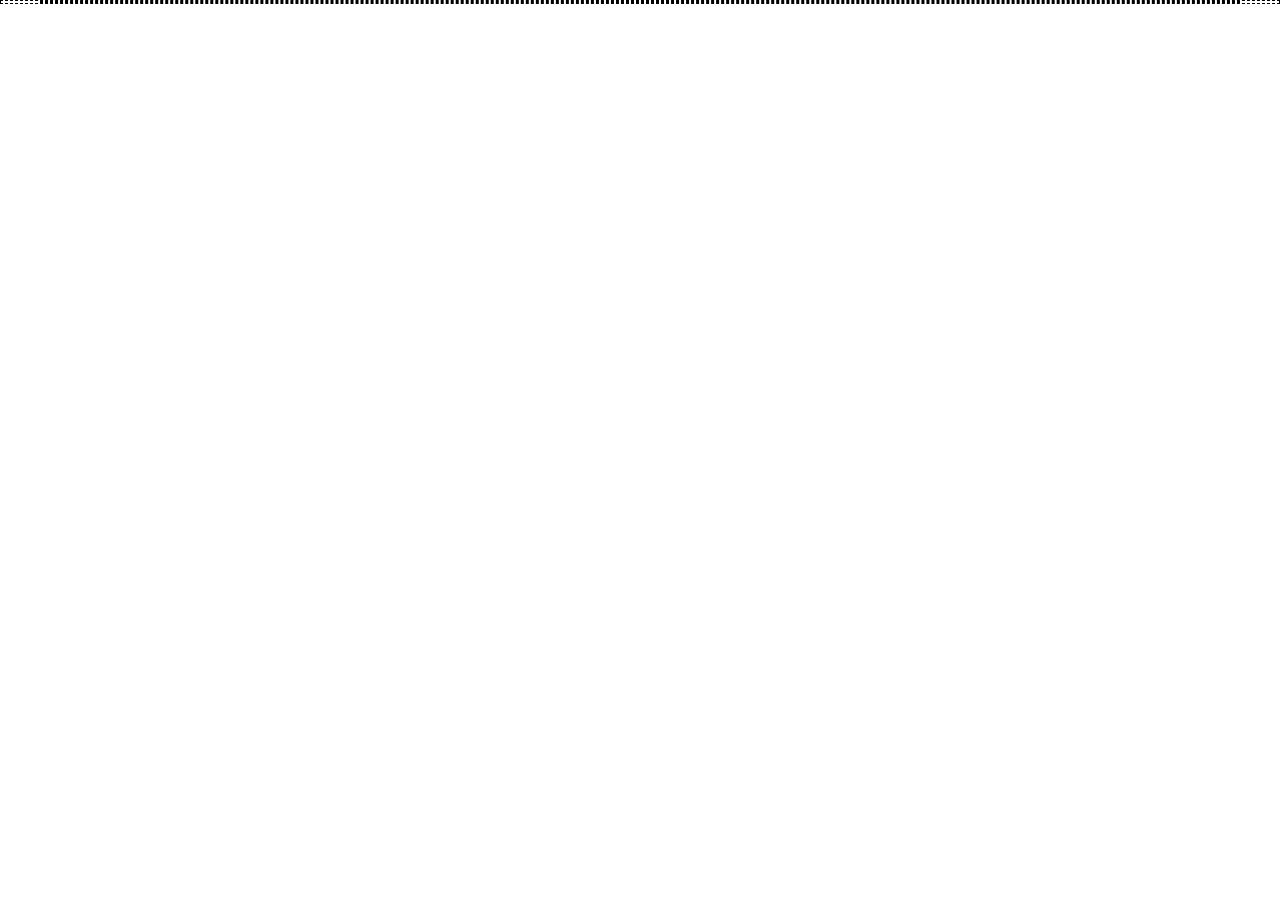
==== index.html @ d03311fa "Initial commit" ====
<!DOCTYPE html>
<html lang="en">
    <head>
        <meta charset="UTF-8">
        <meta name="viewport" content="width=device-width, initial-scale=1.0">
        <title>Document</title>

        <!-- css -->
        <link rel="stylesheet" href="css/style.css">
    </head>
    <body class="debug">
        <div class="container">

            <header>
                <!-- HEADER -->
            </header>

            <main>
                <!-- MAIN -->
            </main>

            <footer>
                <!-- FOOTER -->
            </footer>

        </div>
    </body>
</html>
---- css/style.css ----
/*
    RESET 
*/

*{
    margin: 0;
    padding: 0;
    box-sizing: border-box;
}

/*
    GENERAL
*/

*{
    font-family: Arial, Helvetica, sans-serif;
}

.container{
    max-width: 1200px;
    margin: 0 auto;
}

/*
    HEADER
*/

/*
    MAIN
*/


/*
    DEBUG
*/

.debug, .debug > div{
    border: 1px dashed black;
}
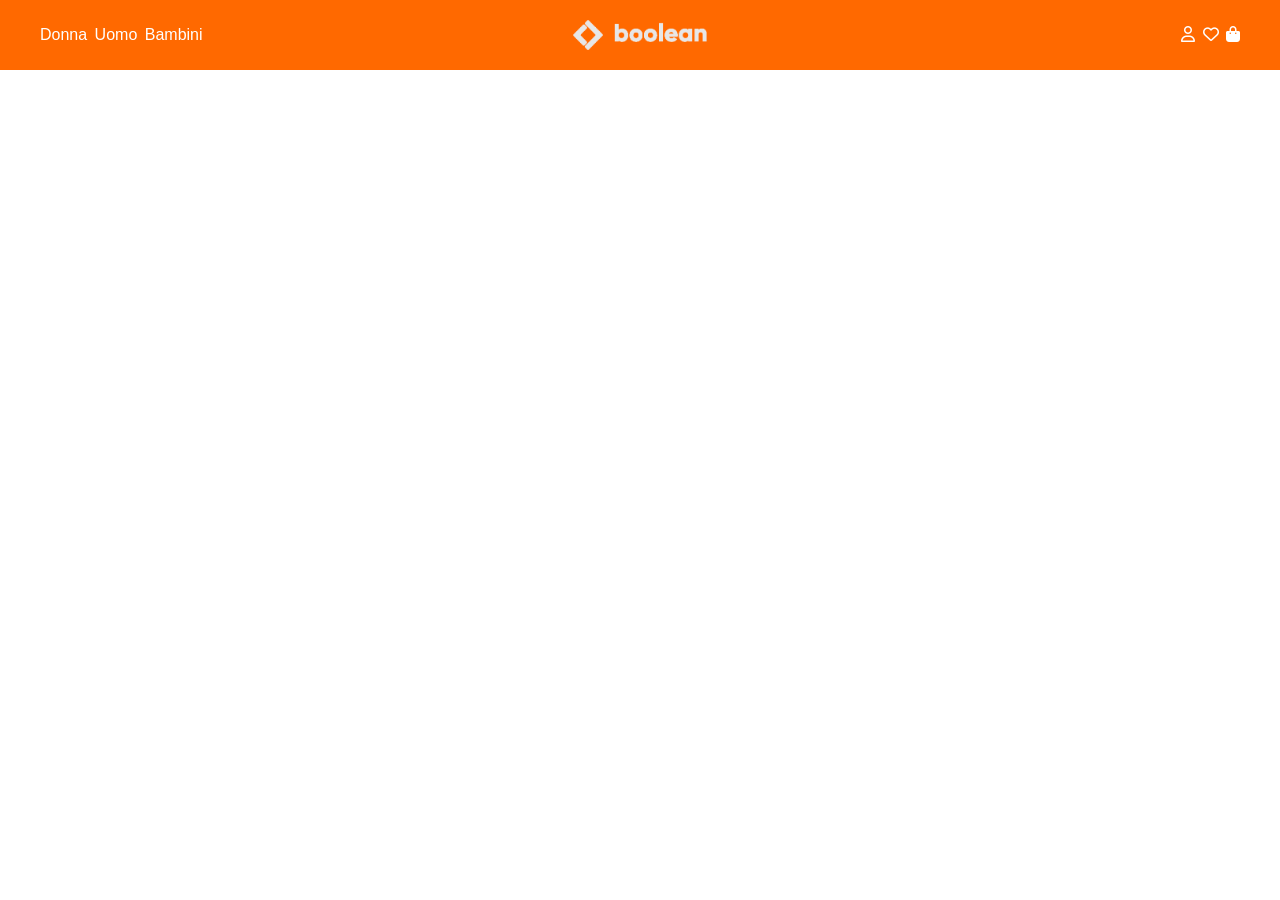
==== commit 4d609a1f: "-EDIT header" ====
--- a/index.html
+++ b/index.html
@@ -3,26 +3,74 @@
     <head>
         <meta charset="UTF-8">
         <meta name="viewport" content="width=device-width, initial-scale=1.0">
-        <title>Document</title>
+        <title>Boolando</title>
 
         <!-- css -->
         <link rel="stylesheet" href="css/style.css">
+
+        <!-- cdn -->
+        <link rel="stylesheet" href="https://cdnjs.cloudflare.com/ajax/libs/font-awesome/6.4.2/css/all.min.css" integrity="sha512-z3gLpd7yknf1YoNbCzqRKc4qyor8gaKU1qmn+CShxbuBusANI9QpRohGBreCFkKxLhei6S9CQXFEbbKuqLg0DA==" crossorigin="anonymous" referrerpolicy="no-referrer" />
+
     </head>
     <body class="debug">
-        <div class="container">
+        <header>
 
-            <header>
-                <!-- HEADER -->
-            </header>
+            <section class="background-header">
+                <div class="container">
 
-            <main>
-                <!-- MAIN -->
-            </main>
+                    <div class="menu-bar">
 
-            <footer>
-                <!-- FOOTER -->
-            </footer>
+                        <nav class="select left">
+                            <ul>
+                                <li>
+                                    <a href="#">Donna</a>
+                                </li>
+                                <li>
+                                    <a href="#">Uomo</a>
+                                </li>
+                                <li>
+                                    <a href="#">Bambini</a>
+                                </li>
+                            </ul>
+                        </nav>
+                        
+                        <div class="logo center">
+                            <img src="img/boolean-logo.png" alt="Boolando">
+                        </div>
 
-        </div>
+                        <nav class="select right">
+                            <ul>
+                                <li>
+                                    <a href="#"><i class="fa-regular fa-user"></i></a>
+                                </li>
+                                <li>
+                                    <a href="#"><i class="fa-regular fa-heart"></i></a>
+                                </li>
+                                <li>
+                                    <a href="#"><i class="fa-solid fa-bag-shopping"></i></a>
+                                </li>
+                            </ul>
+                        </nav>
+
+                    </div>
+
+                </div>
+            </section>
+            
+        </header>
+
+        <main>
+            
+            <div class="container">
+
+                
+
+            </div>
+
+        </main>
+
+        <footer>
+            <!-- FOOTER -->
+        </footer>
     </body>
 </html>
--- a/css/style.css
+++ b/css/style.css
@@ -22,19 +22,96 @@
     margin: 0 auto;
 }
 
+.center{
+    display: flex;
+    justify-content: center;
+    align-items: center;
+}
+
+.left{
+    display: flex;
+    justify-content: flex-start;
+    align-items: center;
+}
+
+.right{
+    display: flex;
+    justify-content: flex-end;
+    align-items: center;
+}
+
 /*
     HEADER
 */
+
+.background-header{
+    background-color: #ff6900;
+}
+
+.menu-bar{
+    width: 100%;
+    display: flex;
+    justify-content: flex-start;
+    padding: 10px 0;
+}
+
+.menu-bar > *{
+    width: calc(100% / 3);
+    padding: 10px 0;
+}
+
+.menu-bar > .select > ul{
+    list-style: none;
+}
+
+.menu-bar > .select a{
+    display: inline-block;
+    text-decoration: none;
+    color: white;
+    padding: 5px 0;
+}
+
+.menu-bar > .select li{
+    display: inline-block;
+}
+
+.menu-bar > .select li:not(:last-child){
+    margin-right: 3px;
+}
+
+.menu-bar > .logo > img{
+    height: 30px;
+}
+
+
+
 
 /*
     MAIN
 */
 
 
+
+
+
+
+
+
+
 /*
     DEBUG
 */
 
-.debug, .debug > div{
+/* .debug .background-header{
+    background-color: orangered;
+} 
+
+.debug  .menu-bar{
     border: 1px dashed black;
-}+    min-height: 80px;
+    background-color: aqua;
+}
+
+.debug  .menu-bar > *{
+    background-color: blue;
+} */
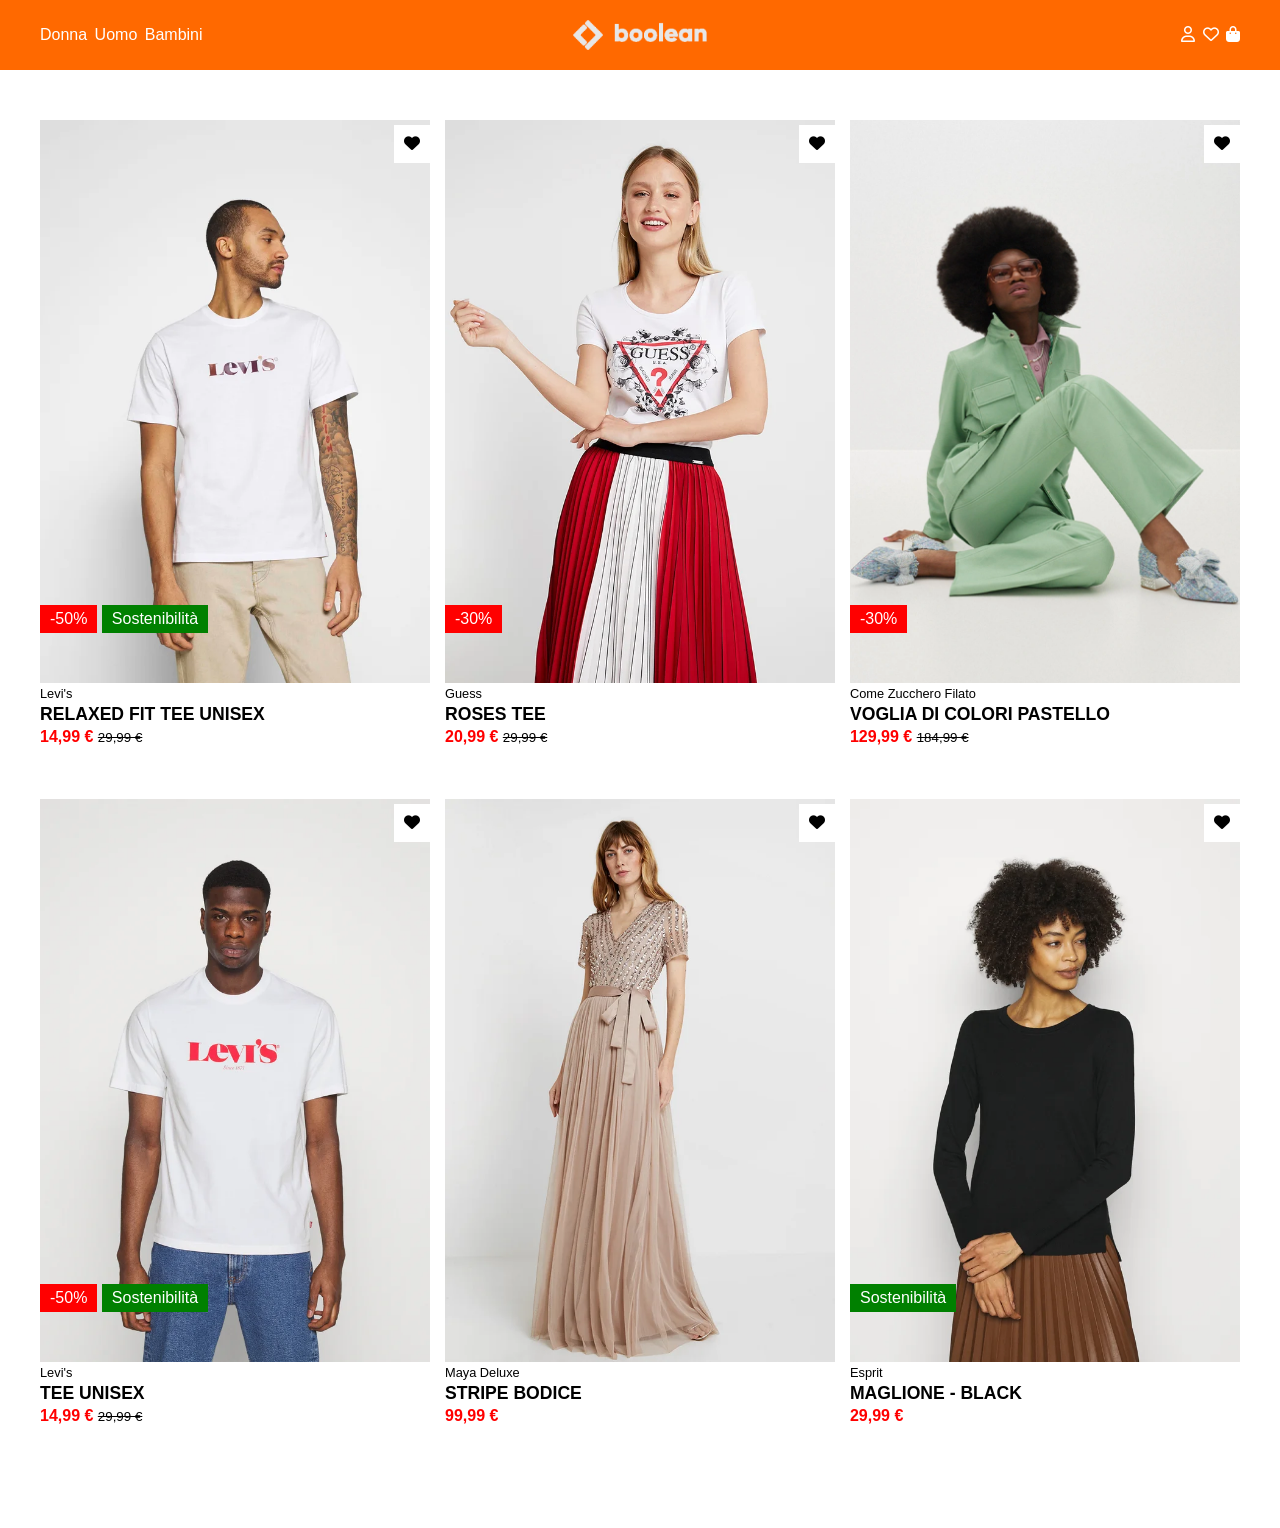
==== commit b10b8156: "- EDIT main" ====
--- a/index.html
+++ b/index.html
@@ -63,14 +63,174 @@
             
             <div class="container">
 
-                
+                <div class="left">
+
+                    <div class="card">
+                        <section class="main-section">
+    
+                            <div class="img-folder">
+                                <img src="img/1.webp" id="a1" alt="t-shirt 1a">
+                                <img src="img/1b.webp" id="b1" alt="t-shirt 1ab">
+                            </div>
+                            
+
+                            <div class="wishlist">
+                                <span><i class="fa-solid fa-heart"></i></span>
+                            </div>
+
+                            <div class="discount">
+                                <span class="red">-50%</span> <span class="green">Sostenibilità</span>
+                            </div>
+                        </section>
+    
+                        <section class="secondary-section">
+                            <span class="brand">Levi's</span>
+                            <span class="id-article">RELAXED FIT TEE UNISEX</span>
+                            <span class="price"><strong class="discount-price">14,99 €</strong> <small>29,99 €</small></span>
+                        </section>
+                    </div>
+
+                    <div class="card">
+                        <section class="main-section">
+    
+                            <div class="img-folder">
+                                <img src="img/2.webp" id="a2" alt="t-shirt 2a">
+                                <img src="img/2b.webp" id="b2" alt="t-shirt 2b">
+                            </div>
+                            
+
+                            <div class="wishlist">
+                                <span><i class="fa-solid fa-heart"></i></span>
+                            </div>
+
+                            <div class="discount">
+                                <span class="red">-30%</span>
+                            </div>
+                        </section>
+    
+                        <section class="secondary-section">
+                            <span class="brand">Guess</span>
+                            <span class="id-article">ROSES TEE</span>
+                            <span class="price"><strong class="discount-price">20,99 €</strong> <small>29,99 €</small></span>
+                        </section>
+                    </div>
+
+                    <div class="card">
+                        <section class="main-section">
+    
+                            <div class="img-folder">
+                                <img src="img/3.webp" id="a3" alt="t-shirt 3a">
+                                <img src="img/3b.webp" id="b3" alt="t-shirt 3b">
+                            </div>
+                            
+
+                            <div class="wishlist">
+                                <span><i class="fa-solid fa-heart"></i></span>
+                            </div>
+
+                            <div class="discount">
+                                <span class="red">-30%</span>
+                            </div>
+                        </section>
+    
+                        <section class="secondary-section">
+                            <span class="brand">Come Zucchero Filato</span>
+                            <span class="id-article">VOGLIA DI COLORI PASTELLO</span>
+                            <span class="price"><strong class="discount-price">129,99 €</strong> <small>184,99 €</small></span>
+                        </section>
+                    </div>
+
+                    <div class="card">
+                        <section class="main-section">
+    
+                            <div class="img-folder">
+                                <img src="img/4.webp" id="a4" alt="t-shirt 1a">
+                                <img src="img/4b.webp" id="b4" alt="t-shirt 1ab">
+                            </div>
+                            
+
+                            <div class="wishlist">
+                                <span><i class="fa-solid fa-heart"></i></span>
+                            </div>
+
+                            <div class="discount">
+                                <span class="red">-50%</span> <span class="green">Sostenibilità</span>
+                            </div>
+                        </section>
+    
+                        <section class="secondary-section">
+                            <span class="brand">Levi's</span>
+                            <span class="id-article">TEE UNISEX</span>
+                            <span class="price"><strong class="discount-price">14,99 €</strong> <small>29,99 €</small></span>
+                        </section>
+                    </div>
+
+                    <div class="card">
+                        <section class="main-section">
+    
+                            <div class="img-folder">
+                                <img src="img/5.webp" id="a5" alt="t-shirt 1a">
+                                <img src="img/5b.webp" id="b5" alt="t-shirt 1ab">
+                            </div>
+                            
+
+                            <div class="wishlist">
+                                <span><i class="fa-solid fa-heart"></i></span>
+                            </div>
+
+                        </section>
+    
+                        <section class="secondary-section">
+                            <span class="brand">Maya Deluxe</span>
+                            <span class="id-article">STRIPE BODICE</span>
+                            <span class="price"><strong class="discount-price">99,99 €</strong></span>
+                        </section>
+                    </div>
+
+                    <div class="card">
+                        <section class="main-section">
+    
+                            <div class="img-folder">
+                                <img src="img/6.webp" id="a6" alt="t-shirt 1a">
+                                <img src="img/6b.webp" id="b6" alt="t-shirt 1ab">
+                            </div>
+                            
+
+                            <div class="wishlist">
+                                <span><i class="fa-solid fa-heart"></i></span>
+                            </div>
+
+                            <div class="discount">
+                                <span class="green">Sostenibilità</span>
+                            </div>
+                        </section>
+    
+                        <section class="secondary-section">
+                            <span class="brand">Esprit</span>
+                            <span class="id-article">MAGLIONE - BLACK</span>
+                            <span class="price"><strong class="discount-price">29,99 €</strong></span>
+                        </section>
+                    </div>
+
+
+                </div>
 
             </div>
 
         </main>
 
         <footer>
-            <!-- FOOTER -->
+            
+            <section class="background-footer">
+
+                <div class="container">
+                    <div class="space-between">
+                        
+                    </div>
+                </div>
+
+            </section>
+            
         </footer>
     </body>
 </html>
--- a/css/style.css
+++ b/css/style.css
@@ -32,6 +32,7 @@
     display: flex;
     justify-content: flex-start;
     align-items: center;
+    flex-wrap: wrap;
 }
 
 .right{
@@ -90,6 +91,144 @@
     MAIN
 */
 
+main{
+    padding: 50px 0;
+}
+
+.card{
+    width: calc((100% - 30px) / 3);
+}
+
+.card:nth-child(2), .card:nth-child(5){
+    margin-right: 15px;
+    margin-left: 15px;
+}
+
+.card{
+    margin: 0 0 50px 0;
+}
+
+.card > .main-section img{
+    width: 100%;
+    display: block;
+}
+
+.card > .main-section > .img-folder > img:last-child{
+    display: none;
+}
+
+.main-section{
+    position: relative;
+}
+
+.wishlist{
+    position: absolute;
+    top: 5px;
+    right: 0;
+    padding: 10px;
+    background-color: white;
+}
+
+.discount{
+    position: absolute;
+    bottom: 50px;
+    left: 0;
+}
+
+.discount > span{
+    display: inline-block;
+    color: white;
+    padding: 5px 10px;
+}
+
+.red{
+    background-color: red;
+}
+
+.green{
+    background-color: green;
+}
+
+.secondary-section > span{
+    display: block;
+    margin: 3px 0;
+}
+
+.secondary-section > span > strong{
+    color: red;
+}
+
+.brand{
+    font-size: 0.8em;
+}
+
+.id-article{
+    font-size: 1.1em;
+    font-weight: bold;
+}
+
+.secondary-section > span > small{
+    text-decoration: line-through;
+}
+
+
+
+
+/* HOVER */
+
+.main-section:hover #b1{
+    display: block;
+}
+
+.main-section:hover #a1{
+    display: none;
+}
+
+.main-section:hover #b2{
+    display: block;
+}
+
+.main-section:hover #a2{
+    display: none;
+}
+
+.main-section:hover #b3{
+    display: block;
+}
+
+.main-section:hover #a3{
+    display: none;
+}
+
+.main-section:hover #b4{
+    display: block;
+}
+
+.main-section:hover #a4{
+    display: none;
+}
+
+.main-section:hover #b5{
+    display: block;
+}
+
+.main-section:hover #a5{
+    display: none;
+}
+
+.main-section:hover #b6{
+    display: block;
+}
+
+.main-section:hover #a6{
+    display: none;
+}
+
+
+
+
+
+
 
 
 
@@ -101,6 +240,16 @@
 /*
     DEBUG
 */
+
+/* .debug .card{
+    min-height: 600px;
+    border: 1px dashed black;
+} */
+
+
+
+
+
 
 /* .debug .background-header{
     background-color: orangered;
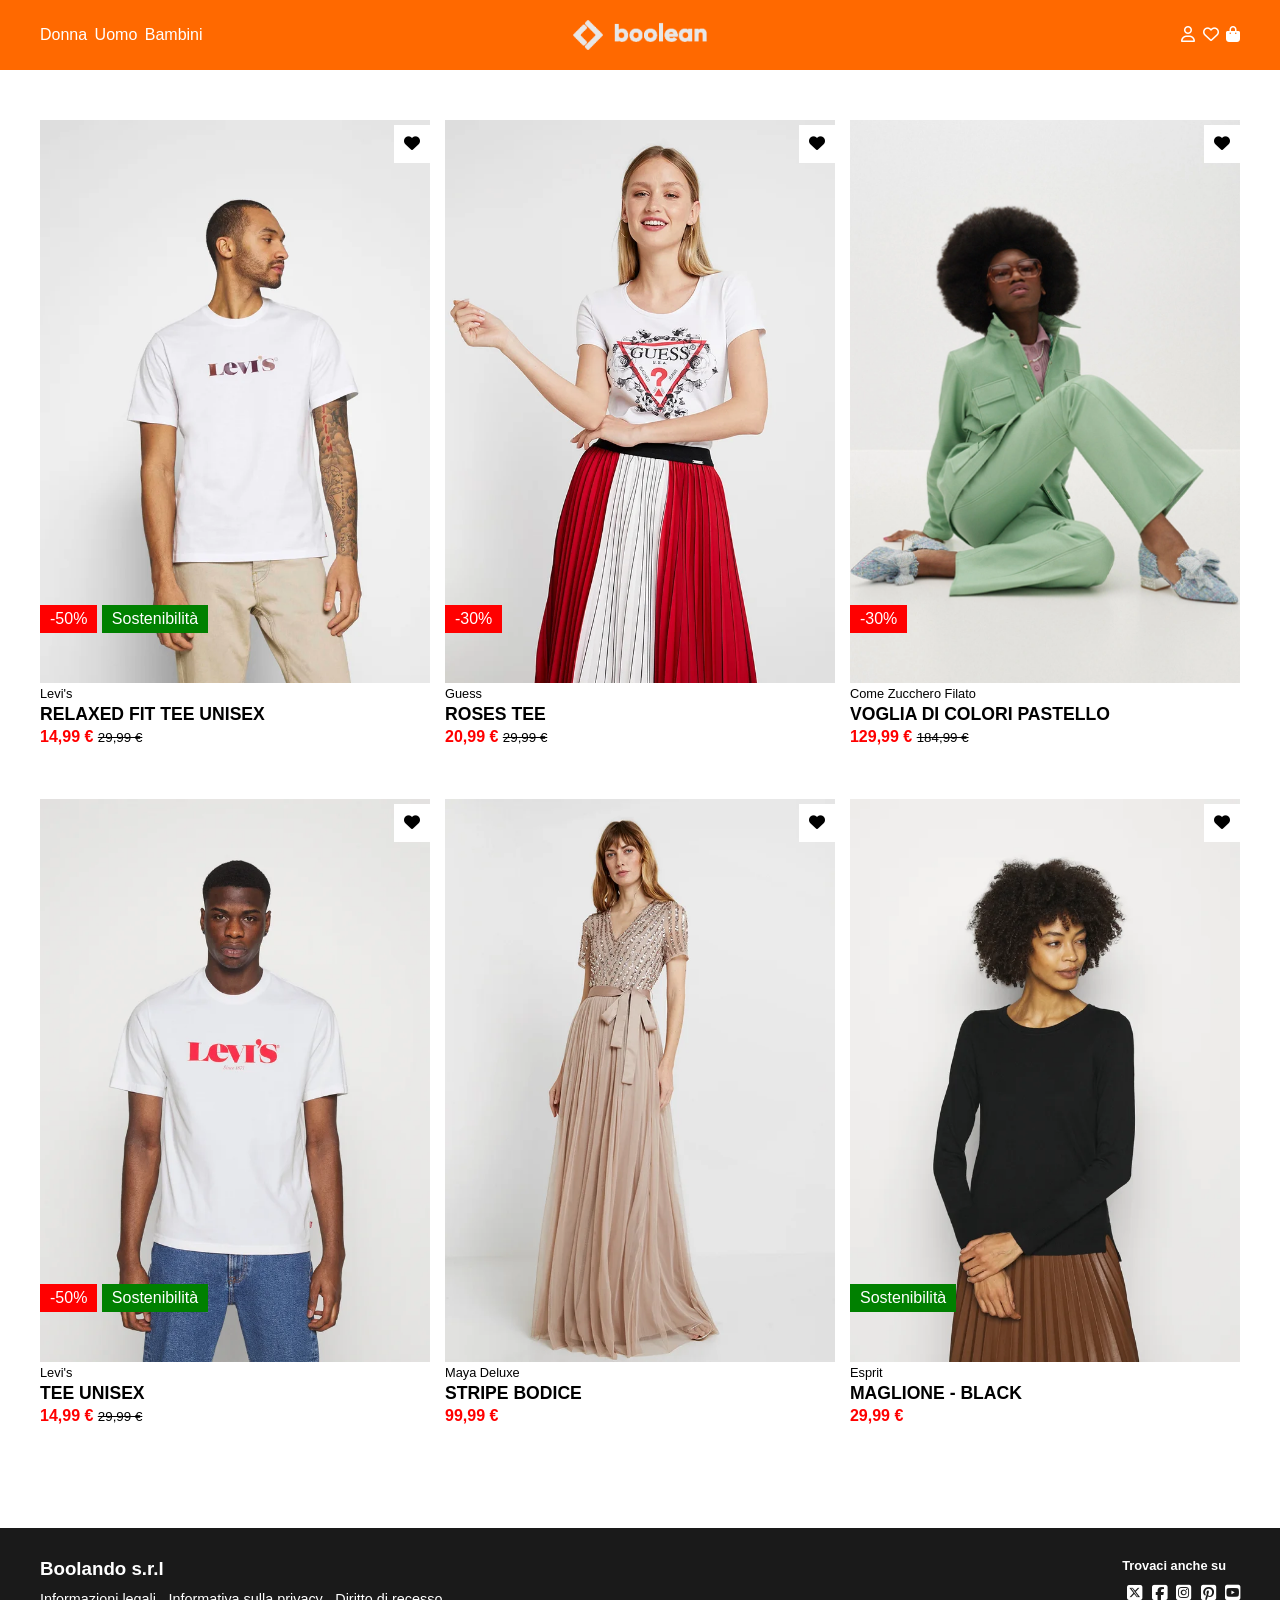
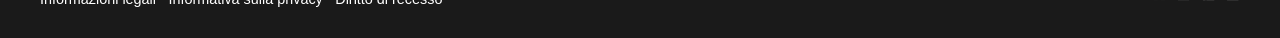
==== commit cc185279: "-EDIT footer -ADD display: fixed header" ====
--- a/index.html
+++ b/index.html
@@ -225,7 +225,30 @@
 
                 <div class="container">
                     <div class="space-between">
-                        
+
+                        <div class="policy">
+                            <h3>Boolando s.r.l</h3>
+                            <nav>
+                                <ul>
+                                    <li><a href="#">Informazioni legali</a></li>
+                                    <li><a href="#">Informativa sulla privacy</a></li>
+                                    <li><a href="#">Diritto di recesso</a></li>
+                                </ul>
+                            </nav>
+                        </div>
+
+                        <div class="social">
+                            <h4>Trovaci anche su</h4>
+                                <nav>
+                                    <ul>
+                                        <li><a href="#"><i class="fa-brands fa-square-x-twitter"></i></a></li>
+                                        <li><a href="#"><i class="fa-brands fa-square-facebook"></i></a></li>
+                                        <li><a href="#"><i class="fa-brands fa-square-instagram"></i></a></li>
+                                        <li><a href="#"><i class="fa-brands fa-square-pinterest"></i></a></li>
+                                        <li><a href="#"><i class="fa-brands fa-square-youtube"></i></a></li>
+                                    </ul>
+                                </nav>
+                        </div>
                     </div>
                 </div>
 
--- a/css/style.css
+++ b/css/style.css
@@ -45,6 +45,14 @@
     HEADER
 */
 
+header{
+    position: fixed;
+    z-index: 1;
+    top: 0;
+    left: 0;
+    right: 0;
+}
+
 .background-header{
     background-color: #ff6900;
 }
@@ -93,6 +101,7 @@
 
 main{
     padding: 50px 0;
+    margin-top: 70px;
 }
 
 .card{
@@ -227,40 +236,50 @@
 
 
 
-
-
-
-
-
-
-
-
-
-
-/*
-    DEBUG
-*/
-
-/* .debug .card{
-    min-height: 600px;
-    border: 1px dashed black;
-} */
-
-
-
-
-
-
-/* .debug .background-header{
-    background-color: orangered;
-} 
-
-.debug  .menu-bar{
-    border: 1px dashed black;
+/*
+    FOOTER 
+*/
+
+.background-footer{
+    background-color: #1a1a1a;
     min-height: 80px;
-    background-color: aqua;
-}
-
-.debug  .menu-bar > *{
-    background-color: blue;
-} */+    padding: 30px 0;
+}
+
+.space-between{
+    display: flex;
+    justify-content: space-between;
+}
+
+.space-between > *{
+    color: white;
+}
+
+.policy h3, .social h4{
+    margin-bottom: 10px;
+}
+
+.social h4{
+    font-size: 0.8em;
+}
+
+.social ul, .policy ul{
+    list-style: none;
+}
+
+.policy ul li{
+    display: inline-block;
+    margin-right: 8px;
+    font-size: 0.9em;
+}
+
+.policy ul a, .social ul a{ 
+    text-decoration: none;
+    color: white;
+}
+
+.social ul li{
+    display: inline-block;
+    margin-left: 5px;
+    font-size: 1.1em;
+}
